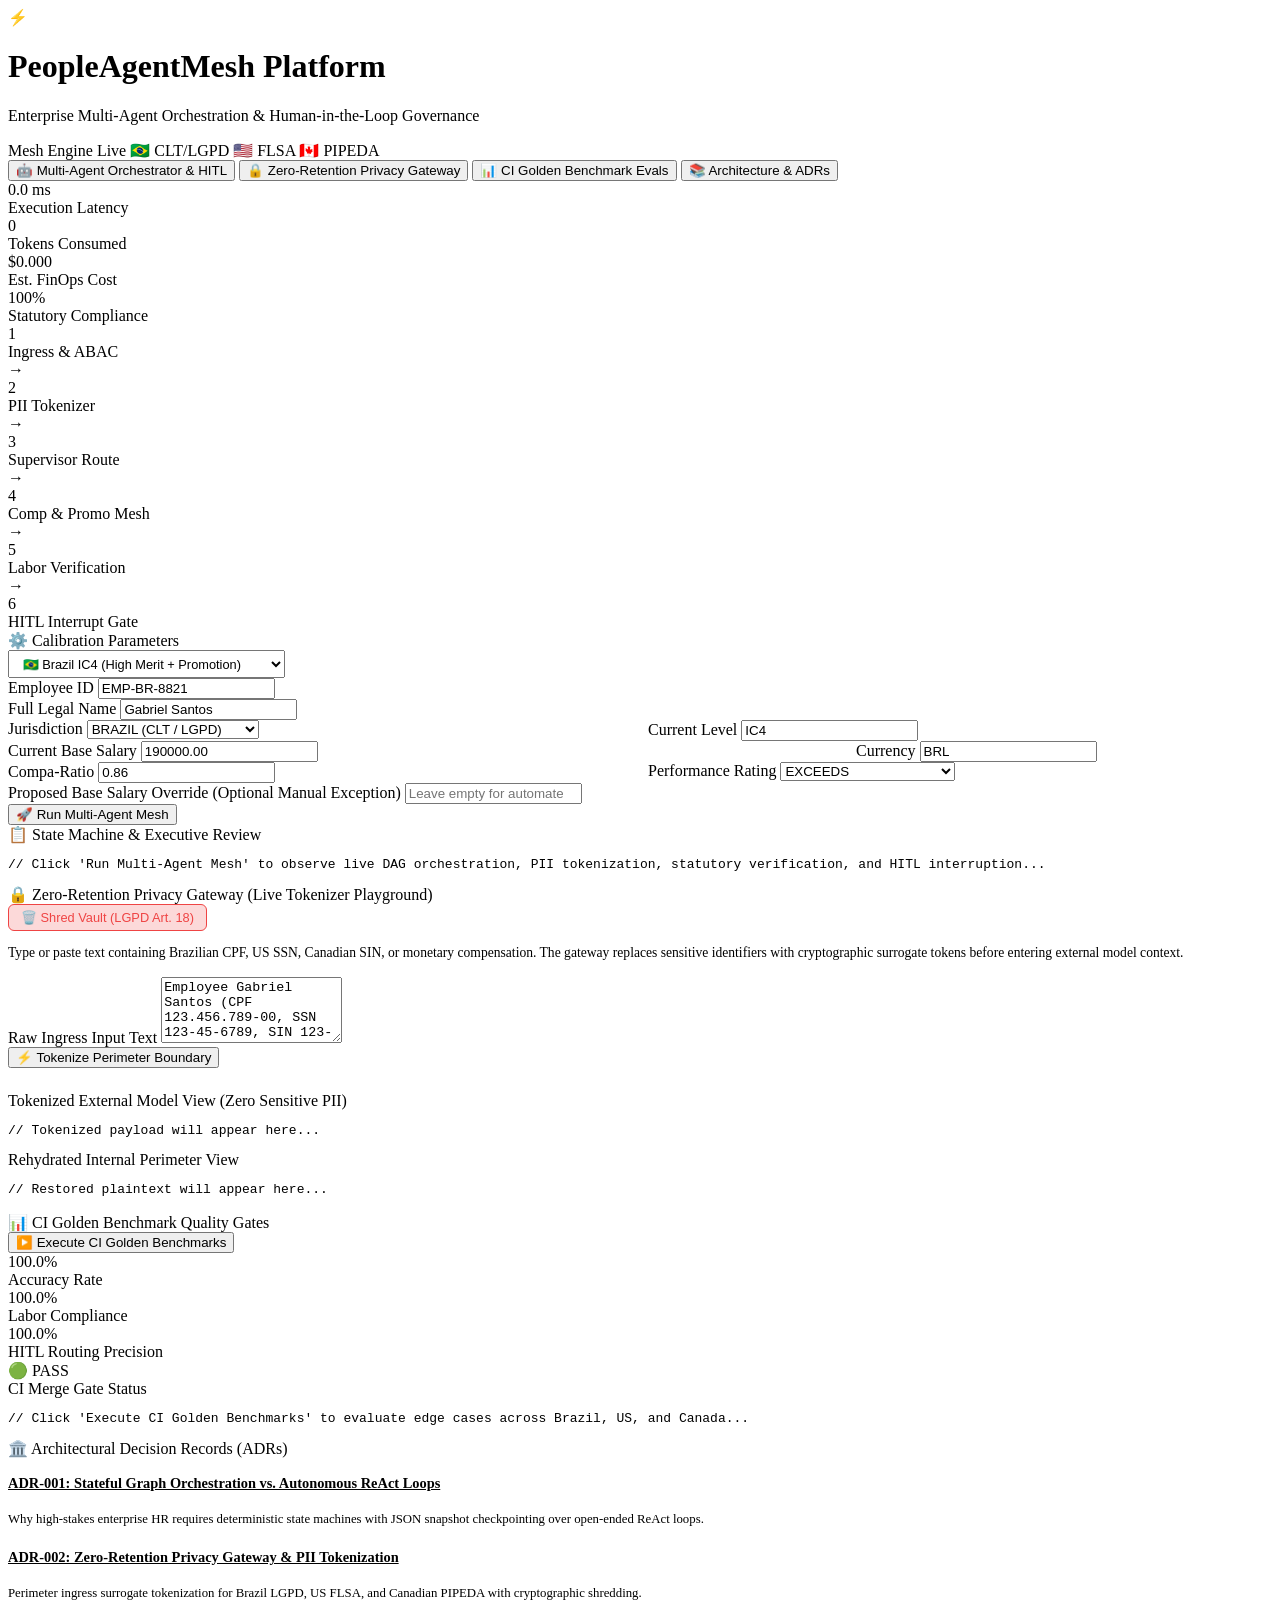
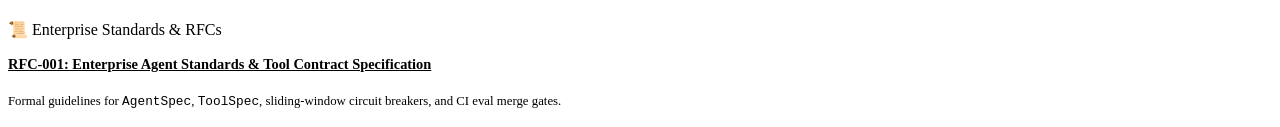
==== src/people_agent_mesh/ui/static/index.html @ db982cb5 "feat(ui): implement Week 1 live interactive web showcase UI and FastAPI server - Add FastAPI server " ====
<!DOCTYPE html>
<html lang="en">
<head>
  <meta charset="UTF-8">
  <meta name="viewport" content="width=device-width, initial-scale=1.0">
  <title>PeopleAgentMesh: Enterprise Multi-Agent Orchestration Platform</title>
  <link rel="stylesheet" href="/static/styles.css">
</head>
<body>

  <!-- Header -->
  <header>
    <div class="brand">
      <div class="brand-icon">⚡</div>
      <div class="brand-title">
        <h1>PeopleAgentMesh Platform</h1>
        <p>Enterprise Multi-Agent Orchestration & Human-in-the-Loop Governance</p>
      </div>
    </div>
    <div class="header-badges">
      <span class="badge badge-green"><span class="badge-pulse"></span> Mesh Engine Live</span>
      <span class="badge badge-blue">🇧🇷 CLT/LGPD</span>
      <span class="badge badge-amber">🇺🇸 FLSA</span>
      <span class="badge badge-purple">🇨🇦 PIPEDA</span>
    </div>
  </header>

  <!-- Navigation Tabs -->
  <nav class="tab-nav">
    <button class="tab-btn active" data-tab="tab-orchestrator">🤖 Multi-Agent Orchestrator & HITL</button>
    <button class="tab-btn" data-tab="tab-privacy">🔒 Zero-Retention Privacy Gateway</button>
    <button class="tab-btn" data-tab="tab-evals">📊 CI Golden Benchmark Evals</button>
    <button class="tab-btn" data-tab="tab-docs">📚 Architecture & ADRs</button>
  </nav>

  <!-- Main Container -->
  <main class="container">

    <!-- Tab 1: Orchestrator & HITL -->
    <section id="tab-orchestrator" class="tab-content active">
      
      <!-- Telemetry Row -->
      <div class="metric-row">
        <div class="metric-pill">
          <div class="metric-val" id="tel-latency">0.0 ms</div>
          <div class="metric-lbl">Execution Latency</div>
        </div>
        <div class="metric-pill">
          <div class="metric-val" id="tel-tokens">0</div>
          <div class="metric-lbl">Tokens Consumed</div>
        </div>
        <div class="metric-pill">
          <div class="metric-val" id="tel-cost">$0.000</div>
          <div class="metric-lbl">Est. FinOps Cost</div>
        </div>
        <div class="metric-pill">
          <div class="metric-val" style="color: var(--accent-green);">100%</div>
          <div class="metric-lbl">Statutory Compliance</div>
        </div>
      </div>

      <!-- Pipeline DAG Visualizer -->
      <div class="pipeline-bar">
        <div class="pipeline-node" id="node-ingress">
          <div class="node-circle">1</div>
          <div class="node-label">Ingress & ABAC</div>
        </div>
        <div class="pipeline-arrow">→</div>
        <div class="pipeline-node" id="node-tokenizer">
          <div class="node-circle">2</div>
          <div class="node-label">PII Tokenizer</div>
        </div>
        <div class="pipeline-arrow">→</div>
        <div class="pipeline-node" id="node-supervisor">
          <div class="node-circle">3</div>
          <div class="node-label">Supervisor Route</div>
        </div>
        <div class="pipeline-arrow">→</div>
        <div class="pipeline-node" id="node-agents">
          <div class="node-circle">4</div>
          <div class="node-label">Comp & Promo Mesh</div>
        </div>
        <div class="pipeline-arrow">→</div>
        <div class="pipeline-node" id="node-compliance">
          <div class="node-circle">5</div>
          <div class="node-label">Labor Verification</div>
        </div>
        <div class="pipeline-arrow">→</div>
        <div class="pipeline-node" id="node-hitl">
          <div class="node-circle">6</div>
          <div class="node-label">HITL Interrupt Gate</div>
        </div>
      </div>

      <!-- Two-Column Layout -->
      <div class="grid-2">
        <!-- Left: Input Form -->
        <div class="card">
          <div class="card-header">
            <div class="card-title">⚙️ Calibration Parameters</div>
            <select id="scenario-select" style="width: auto; padding: 0.3rem 0.6rem; font-size: 0.8rem;">
              <option value="brazil">🇧🇷 Brazil IC4 (High Merit + Promotion)</option>
              <option value="us">🇺🇸 United States IC5 (Promotion Review)</option>
              <option value="canada">🇨🇦 Canada IC4 (Standard Calibration)</option>
            </select>
          </div>

          <div class="form-group">
            <label>Employee ID</label>
            <input type="text" id="emp-id" value="EMP-BR-8821">
          </div>

          <div class="form-group">
            <label>Full Legal Name</label>
            <input type="text" id="emp-name" value="Gabriel Santos">
          </div>

          <div style="display: grid; grid-template-columns: 1fr 1fr; gap: 1rem;">
            <div class="form-group">
              <label>Jurisdiction</label>
              <select id="emp-jurisdiction">
                <option value="BRAZIL">BRAZIL (CLT / LGPD)</option>
                <option value="UNITED_STATES">UNITED STATES (FLSA)</option>
                <option value="CANADA">CANADA (PIPEDA)</option>
              </select>
            </div>
            <div class="form-group">
              <label>Current Level</label>
              <input type="text" id="emp-level" value="IC4">
            </div>
          </div>

          <div style="display: grid; grid-template-columns: 2fr 1fr; gap: 1rem;">
            <div class="form-group">
              <label>Current Base Salary</label>
              <input type="number" id="emp-salary" value="190000.00">
            </div>
            <div class="form-group">
              <label>Currency</label>
              <input type="text" id="emp-currency" value="BRL">
            </div>
          </div>

          <div style="display: grid; grid-template-columns: 1fr 1fr; gap: 1rem;">
            <div class="form-group">
              <label>Compa-Ratio</label>
              <input type="number" step="0.01" id="emp-compa" value="0.86">
            </div>
            <div class="form-group">
              <label>Performance Rating</label>
              <select id="emp-rating">
                <option value="EXCEEDS">EXCEEDS</option>
                <option value="MEETS_HIGH">MEETS_HIGH</option>
                <option value="MEETS">MEETS</option>
                <option value="NEEDS_IMPROVEMENT">NEEDS_IMPROVEMENT</option>
              </select>
            </div>
          </div>

          <div class="form-group">
            <label>Proposed Base Salary Override (Optional Manual Exception)</label>
            <input type="number" id="emp-override" placeholder="Leave empty for automated agent matrix calculation">
          </div>

          <button id="run-mesh-btn" class="btn-primary">🚀 Run Multi-Agent Mesh</button>
        </div>

        <!-- Right: Real-time Output & Slack HITL Gate -->
        <div class="card">
          <div class="card-header">
            <div class="card-title">📋 State Machine & Executive Review</div>
          </div>

          <!-- Slack Interactive HITL Card Simulation -->
          <div id="slack-hitl-container" style="display: none; margin-bottom: 1rem;">
            <div class="slack-card">
              <div class="slack-header">
                <div class="slack-avatar">🤖</div>
                <div>
                  <span class="slack-sender">PeopleAgentMesh Bot</span>
                  <span class="slack-time">Just now · Approvals Channel</span>
                </div>
              </div>
              <div class="slack-body">
                <p><strong>⚠️ Human-In-The-Loop Approval Required</strong></p>
                <p style="color: var(--text-secondary); font-size: 0.8rem; margin: 0.25rem 0;" id="slack-reason">High merit increase: 10.0%; Level promotion requested: IC4 -> IC5</p>
                <div style="display: flex; gap: 0.5rem; margin-top: 0.5rem;">
                  <span class="badge badge-amber" id="slack-risk">Risk: 80%</span>
                  <span class="badge badge-purple" id="slack-role">Approver: VP_ENGINEERING</span>
                </div>
              </div>
              <div class="slack-actions">
                <button id="btn-approve" class="btn-approve">Approve Proposal</button>
                <button id="btn-revise" class="btn-revise">Request Revision</button>
                <button id="btn-reject" class="btn-reject">Reject Proposal</button>
              </div>
            </div>
          </div>

          <pre class="code-box" id="mesh-output">// Click 'Run Multi-Agent Mesh' to observe live DAG orchestration, PII tokenization, statutory verification, and HITL interruption...</pre>
        </div>
      </div>
    </section>

    <!-- Tab 2: Privacy Gateway Playground -->
    <section id="tab-privacy" class="tab-content">
      <div class="card">
        <div class="card-header">
          <div class="card-title">🔒 Zero-Retention Privacy Gateway (Live Tokenizer Playground)</div>
          <button id="btn-shred" style="background: rgba(239, 68, 68, 0.2); color: #ef4444; border: 1px solid #ef4444; padding: 0.3rem 0.75rem; border-radius: 6px; font-size: 0.8rem; cursor: pointer;">
            🗑️ Shred Vault (LGPD Art. 18)
          </button>
        </div>
        
        <p style="color: var(--text-secondary); font-size: 0.85rem; margin-bottom: 1rem;">
          Type or paste text containing Brazilian CPF, US SSN, Canadian SIN, or monetary compensation.
          The gateway replaces sensitive identifiers with cryptographic surrogate tokens before entering external model context.
        </p>

        <div class="form-group">
          <label>Raw Ingress Input Text</label>
          <textarea id="pii-input" rows="4" class="mono">Employee Gabriel Santos (CPF 123.456.789-00, SSN 123-45-6789, SIN 123-456-789) currently earns R$ 190.000,00 with proposed base $209,000. Email: gabriel.santos@enterprise.internal.</textarea>
        </div>

        <button id="btn-tokenize" class="btn-primary" style="width: auto; margin-bottom: 1.5rem;">⚡ Tokenize Perimeter Boundary</button>

        <div class="grid-2">
          <div>
            <label>Tokenized External Model View (Zero Sensitive PII)</label>
            <pre class="code-box" id="pii-tokenized">// Tokenized payload will appear here...</pre>
          </div>
          <div>
            <label>Rehydrated Internal Perimeter View</label>
            <pre class="code-box" id="pii-restored">// Restored plaintext will appear here...</pre>
          </div>
        </div>
        <div id="pii-status" style="margin-top: 1rem; font-weight: 600; font-size: 0.85rem;"></div>
      </div>
    </section>

    <!-- Tab 3: CI Golden Benchmark Evals -->
    <section id="tab-evals" class="tab-content">
      <div class="card">
        <div class="card-header">
          <div class="card-title">📊 CI Golden Benchmark Quality Gates</div>
          <button id="btn-run-evals" class="btn-primary" style="width: auto;">▶️ Execute CI Golden Benchmarks</button>
        </div>

        <div class="metric-row">
          <div class="metric-pill">
            <div class="metric-val" id="eval-acc">100.0%</div>
            <div class="metric-lbl">Accuracy Rate</div>
          </div>
          <div class="metric-pill">
            <div class="metric-val" id="eval-comp">100.0%</div>
            <div class="metric-lbl">Labor Compliance</div>
          </div>
          <div class="metric-pill">
            <div class="metric-val" id="eval-hitl">100.0%</div>
            <div class="metric-lbl">HITL Routing Precision</div>
          </div>
          <div class="metric-pill">
            <div class="metric-val" id="eval-gate" style="color: var(--accent-green);">🟢 PASS</div>
            <div class="metric-lbl">CI Merge Gate Status</div>
          </div>
        </div>

        <pre class="code-box" id="eval-output">// Click 'Execute CI Golden Benchmarks' to evaluate edge cases across Brazil, US, and Canada...</pre>
      </div>
    </section>

    <!-- Tab 4: Architecture & ADRs -->
    <section id="tab-docs" class="tab-content">
      <div class="grid-2">
        <div class="card">
          <div class="card-header">
            <div class="card-title">🏛️ Architectural Decision Records (ADRs)</div>
          </div>
          <div style="font-size: 0.9rem; line-height: 1.6;">
            <p><strong><a href="https://github.com/pedrogriff/people-agent-mesh/blob/main/docs/ADR-001-stateful-orchestration.md" target="_blank" style="color: var(--accent-cyan);">ADR-001: Stateful Graph Orchestration vs. Autonomous ReAct Loops</a></strong></p>
            <p style="color: var(--text-secondary); font-size: 0.8rem; margin-bottom: 1rem;">Why high-stakes enterprise HR requires deterministic state machines with JSON snapshot checkpointing over open-ended ReAct loops.</p>

            <p><strong><a href="https://github.com/pedrogriff/people-agent-mesh/blob/main/docs/ADR-002-zero-retention-privacy-gateway.md" target="_blank" style="color: var(--accent-cyan);">ADR-002: Zero-Retention Privacy Gateway & PII Tokenization</a></strong></p>
            <p style="color: var(--text-secondary); font-size: 0.8rem; margin-bottom: 1rem;">Perimeter ingress surrogate tokenization for Brazil LGPD, US FLSA, and Canadian PIPEDA with cryptographic shredding.</p>
          </div>
        </div>

        <div class="card">
          <div class="card-header">
            <div class="card-title">📜 Enterprise Standards & RFCs</div>
          </div>
          <div style="font-size: 0.9rem; line-height: 1.6;">
            <p><strong><a href="https://github.com/pedrogriff/people-agent-mesh/blob/main/docs/RFC-001-enterprise-agent-standards.md" target="_blank" style="color: var(--accent-cyan);">RFC-001: Enterprise Agent Standards & Tool Contract Specification</a></strong></p>
            <p style="color: var(--text-secondary); font-size: 0.8rem; margin-bottom: 1rem;">Formal guidelines for <code>AgentSpec</code>, <code>ToolSpec</code>, sliding-window circuit breakers, and CI eval merge gates.</p>
          </div>
        </div>
      </div>
    </section>

  </main>

  <script src="/static/app.js"></script>
</body>
</html>
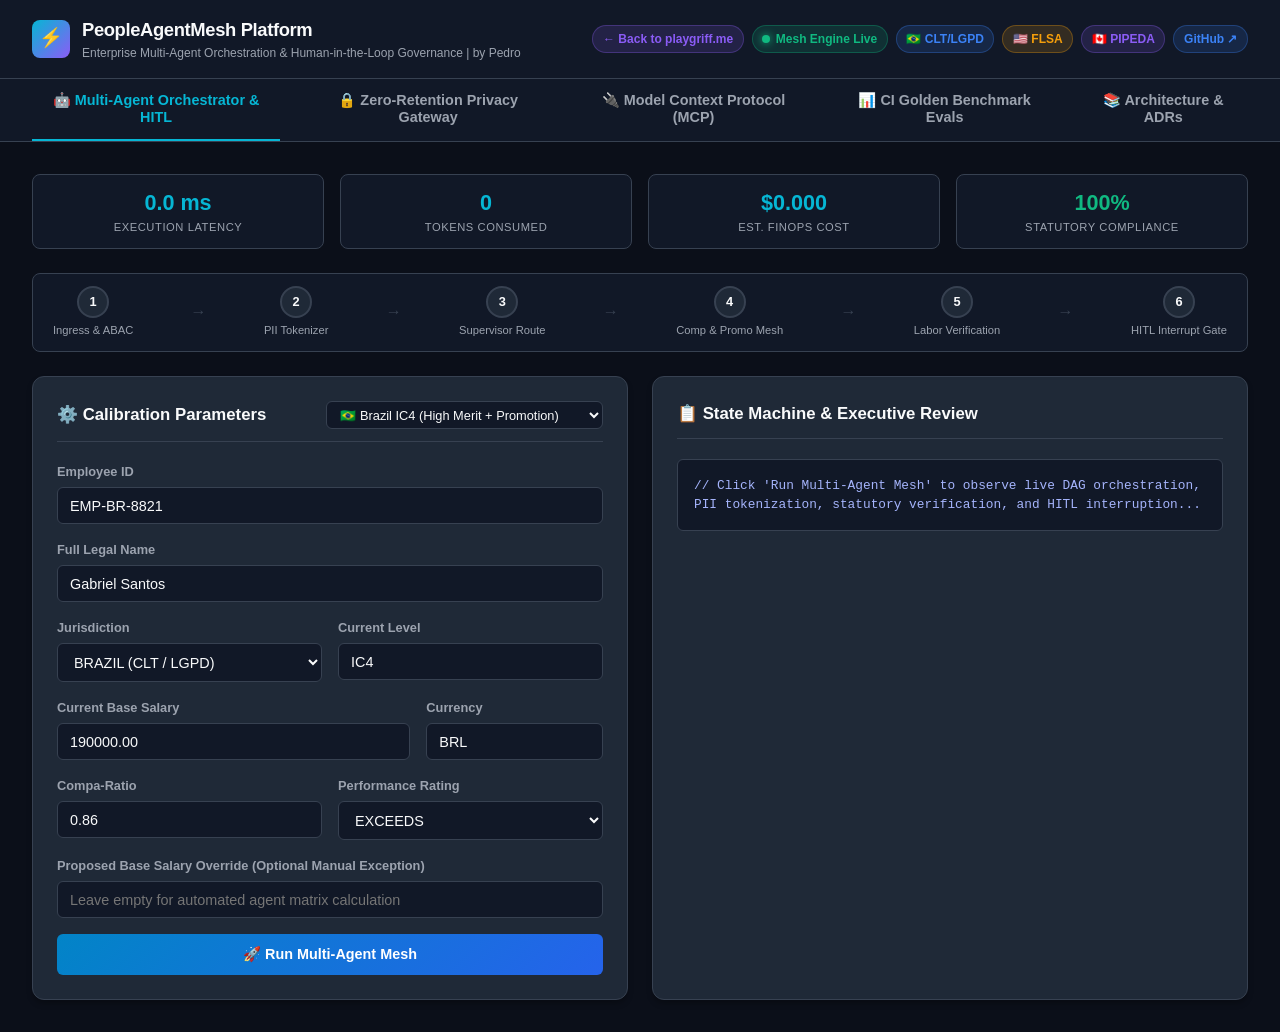
==== commit bdf1d95a: "feat(ui): sync interactive Model Context Protocol (MCP) server explorer tab in static assets" ====
--- a/src/people_agent_mesh/ui/static/index.html
+++ b/src/people_agent_mesh/ui/static/index.html
@@ -3,8 +3,8 @@
 <head>
   <meta charset="UTF-8">
   <meta name="viewport" content="width=device-width, initial-scale=1.0">
-  <title>PeopleAgentMesh: Enterprise Multi-Agent Orchestration Platform</title>
-  <link rel="stylesheet" href="/static/styles.css">
+  <title>PeopleAgentMesh: Enterprise Multi-Agent Orchestration Platform | playgriff.me</title>
+  <link rel="stylesheet" href="styles.css">
 </head>
 <body>
 
@@ -14,14 +14,16 @@
       <div class="brand-icon">⚡</div>
       <div class="brand-title">
         <h1>PeopleAgentMesh Platform</h1>
-        <p>Enterprise Multi-Agent Orchestration & Human-in-the-Loop Governance</p>
+        <p>Enterprise Multi-Agent Orchestration & Human-in-the-Loop Governance | by Pedro</p>
       </div>
     </div>
     <div class="header-badges">
+      <a href="../" class="badge badge-purple" style="text-decoration: none; cursor: pointer;">← Back to playgriff.me</a>
       <span class="badge badge-green"><span class="badge-pulse"></span> Mesh Engine Live</span>
       <span class="badge badge-blue">🇧🇷 CLT/LGPD</span>
       <span class="badge badge-amber">🇺🇸 FLSA</span>
       <span class="badge badge-purple">🇨🇦 PIPEDA</span>
+      <a href="https://github.com/pedrogriff/people-agent-mesh" target="_blank" rel="noopener" class="badge badge-blue" style="text-decoration: none;">GitHub ↗</a>
     </div>
   </header>
 
@@ -29,6 +31,7 @@
   <nav class="tab-nav">
     <button class="tab-btn active" data-tab="tab-orchestrator">🤖 Multi-Agent Orchestrator & HITL</button>
     <button class="tab-btn" data-tab="tab-privacy">🔒 Zero-Retention Privacy Gateway</button>
+    <button class="tab-btn" data-tab="tab-mcp">🔌 Model Context Protocol (MCP)</button>
     <button class="tab-btn" data-tab="tab-evals">📊 CI Golden Benchmark Evals</button>
     <button class="tab-btn" data-tab="tab-docs">📚 Architecture & ADRs</button>
   </nav>
@@ -238,7 +241,70 @@
       </div>
     </section>
 
-    <!-- Tab 3: CI Golden Benchmark Evals -->
+    <!-- Tab 3: Model Context Protocol (MCP) Server -->
+    <section id="tab-mcp" class="tab-content">
+      <div class="card" style="margin-bottom: 1.5rem;">
+        <div class="card-header">
+          <div class="card-title">🔌 Model Context Protocol (MCP) Server Explorer</div>
+          <span class="badge badge-purple">JSON-RPC 2.0 • Protocol 2024-11-05</span>
+        </div>
+        <p style="color: var(--text-secondary); font-size: 0.9rem; margin-bottom: 1rem;">
+          Expose verified compensation engines, Brazilian CLT compliance verifiers, and Zero-Retention PII vaults directly to AI coding agents (Claude Desktop, Cursor, Antigravity) via standardized JSON-RPC 2.0 over Stdio and HTTP/SSE transports.
+        </p>
+
+        <div class="grid-2">
+          <!-- Left: Select Tool & Parameters -->
+          <div>
+            <div class="form-group">
+              <label>Select MCP Method / Tool Preset:</label>
+              <select id="mcp-select-preset" class="form-control">
+                <option value="validate_clt_ok">Tool: validate_clt_compliance (Compliant Merit 240k -> 260k)</option>
+                <option value="validate_clt_fail">Tool: validate_clt_compliance (VIOLATION: Unilateral Reduction 300k -> 250k)</option>
+                <option value="resolve_band">Tool: resolve_salary_band (IC5 Software Engineering @ BR_SP)</option>
+                <option value="calc_compa">Tool: calculate_compa_ratio (Base: 285k, Mid: 300k, Min: 240k, Max: 360k)</option>
+                <option value="eval_merit">Tool: evaluate_merit_proposal (IC5, EXCEEDS rating, Brazil)</option>
+                <option value="tools_list">RPC: tools/list (Discover All Registered Schemas)</option>
+                <option value="resources_list">RPC: resources/list (Read Statutory Labor Policies)</option>
+                <option value="prompts_list">RPC: prompts/list (Discover Standard Prompt Templates)</option>
+              </select>
+            </div>
+
+            <div class="form-group">
+              <label>JSON-RPC 2.0 Request Frame (Editable):</label>
+              <textarea id="mcp-request-frame" class="form-control" rows="8" style="font-family: monospace; font-size: 0.82rem;"></textarea>
+            </div>
+
+            <div style="display: flex; gap: 0.75rem;">
+              <button id="btn-dispatch-mcp" class="btn-primary">⚡ Dispatch JSON-RPC Frame</button>
+            </div>
+          </div>
+
+          <!-- Right: Response Frame & Client Snippet -->
+          <div>
+            <label style="font-size: 0.85rem; font-weight: 600; color: var(--text-secondary); margin-bottom: 0.5rem; display: block;">
+              JSON-RPC 2.0 Response Frame (<span id="mcp-latency">0.0 ms</span>):
+            </label>
+            <pre class="code-box" id="mcp-response-frame" style="max-height: 260px; overflow-y: auto;">// Click 'Dispatch JSON-RPC Frame' to test execution...</pre>
+
+            <div style="margin-top: 1rem;">
+              <label style="font-size: 0.85rem; font-weight: 600; color: var(--text-secondary); margin-bottom: 0.5rem; display: block;">
+                Claude Desktop Configuration (<code>claude_desktop_config.json</code>):
+              </label>
+              <pre class="code-box" style="font-size: 0.78rem; padding: 0.6rem;">{
+  "mcpServers": {
+    "people-mesh": {
+      "command": "people-mesh",
+      "args": ["--mcp"]
+    }
+  }
+}</pre>
+            </div>
+          </div>
+        </div>
+      </div>
+    </section>
+
+    <!-- Tab 4: CI Golden Benchmark Evals -->
     <section id="tab-evals" class="tab-content">
       <div class="card">
         <div class="card-header">
@@ -282,6 +348,9 @@
 
             <p><strong><a href="https://github.com/pedrogriff/people-agent-mesh/blob/main/docs/ADR-002-zero-retention-privacy-gateway.md" target="_blank" style="color: var(--accent-cyan);">ADR-002: Zero-Retention Privacy Gateway & PII Tokenization</a></strong></p>
             <p style="color: var(--text-secondary); font-size: 0.8rem; margin-bottom: 1rem;">Perimeter ingress surrogate tokenization for Brazil LGPD, US FLSA, and Canadian PIPEDA with cryptographic shredding.</p>
+
+            <p><strong><a href="https://github.com/pedrogriff/people-agent-mesh/blob/main/docs/ADR-004-model-context-protocol-standard.md" target="_blank" style="color: var(--accent-cyan);">ADR-004: Standardizing on Model Context Protocol (MCP)</a></strong></p>
+            <p style="color: var(--text-secondary); font-size: 0.8rem; margin-bottom: 1rem;">Exposing deterministic People operations tools as standardized MCP JSON-RPC 2.0 endpoints over stdio and HTTP/SSE. See <a href="https://github.com/pedrogriff/people-agent-mesh/blob/main/docs/MCP-SERVER-GUIDE.md" target="_blank" style="color: var(--accent-cyan);">MCP Server Integration Guide</a>.</p>
           </div>
         </div>
 
@@ -299,6 +368,6 @@
 
   </main>
 
-  <script src="/static/app.js"></script>
+  <script src="app.js"></script>
 </body>
 </html>
--- a/src/people_agent_mesh/ui/static/styles.css
+++ b/src/people_agent_mesh/ui/static/styles.css
@@ -0,0 +1,445 @@
+:root {
+  --bg-primary: #0b0f19;
+  --bg-secondary: #111827;
+  --bg-card: #1f2937;
+  --bg-card-hover: #374151;
+  --border-color: #374151;
+  --border-focus: #3b82f6;
+  --text-primary: #f9fafb;
+  --text-secondary: #9ca3af;
+  --text-muted: #6b7280;
+  --accent-cyan: #06b6d4;
+  --accent-blue: #3b82f6;
+  --accent-purple: #8b5cf6;
+  --accent-green: #10b981;
+  --accent-amber: #f59e0b;
+  --accent-red: #ef4444;
+  --font-mono: ui-monospace, SFMono-Regular, Menlo, Monaco, Consolas, monospace;
+  --font-sans: -apple-system, BlinkMacSystemFont, "Segoe UI", Roboto, sans-serif;
+}
+
+* {
+  box-sizing: border-box;
+  margin: 0;
+  padding: 0;
+}
+
+body {
+  background-color: var(--bg-primary);
+  color: var(--text-primary);
+  font-family: var(--font-sans);
+  line-height: 1.5;
+  min-height: 100vh;
+}
+
+/* Header */
+header {
+  background-color: var(--bg-secondary);
+  border-bottom: 1px solid var(--border-color);
+  padding: 1rem 2rem;
+  display: flex;
+  justify-content: space-between;
+  align-items: center;
+  position: sticky;
+  top: 0;
+  z-index: 50;
+}
+
+.brand {
+  display: flex;
+  align-items: center;
+  gap: 0.75rem;
+}
+
+.brand-icon {
+  width: 38px;
+  height: 38px;
+  border-radius: 8px;
+  background: linear-gradient(135deg, var(--accent-cyan), var(--accent-purple));
+  display: flex;
+  align-items: center;
+  justify-content: center;
+  font-weight: bold;
+  font-size: 1.2rem;
+}
+
+.brand-title h1 {
+  font-size: 1.15rem;
+  font-weight: 700;
+  letter-spacing: -0.02em;
+}
+
+.brand-title p {
+  font-size: 0.75rem;
+  color: var(--text-secondary);
+}
+
+.header-badges {
+  display: flex;
+  gap: 0.5rem;
+  align-items: center;
+}
+
+.badge {
+  font-size: 0.75rem;
+  font-weight: 600;
+  padding: 0.25rem 0.6rem;
+  border-radius: 9999px;
+  display: inline-flex;
+  align-items: center;
+  gap: 0.35rem;
+}
+
+.badge-pulse {
+  width: 8px;
+  height: 8px;
+  border-radius: 50%;
+  background-color: var(--accent-green);
+  box-shadow: 0 0 8px var(--accent-green);
+  animation: pulse 2s infinite;
+}
+
+@keyframes pulse {
+  0% { opacity: 1; transform: scale(1); }
+  50% { opacity: 0.4; transform: scale(0.85); }
+  100% { opacity: 1; transform: scale(1); }
+}
+
+.badge-green { background: rgba(16, 185, 129, 0.15); color: var(--accent-green); border: 1px solid rgba(16, 185, 129, 0.3); }
+.badge-blue { background: rgba(59, 130, 246, 0.15); color: var(--accent-blue); border: 1px solid rgba(59, 130, 246, 0.3); }
+.badge-amber { background: rgba(245, 158, 11, 0.15); color: var(--accent-amber); border: 1px solid rgba(245, 158, 11, 0.3); }
+.badge-purple { background: rgba(139, 92, 246, 0.15); color: var(--accent-purple); border: 1px solid rgba(139, 92, 246, 0.3); }
+
+/* Navigation Tabs */
+nav.tab-nav {
+  background-color: var(--bg-secondary);
+  border-bottom: 1px solid var(--border-color);
+  padding: 0 2rem;
+  display: flex;
+  gap: 1.5rem;
+}
+
+.tab-btn {
+  background: none;
+  border: none;
+  color: var(--text-secondary);
+  font-size: 0.9rem;
+  font-weight: 600;
+  padding: 0.85rem 0.25rem;
+  cursor: pointer;
+  border-bottom: 2px solid transparent;
+  transition: all 0.2s ease;
+}
+
+.tab-btn:hover {
+  color: var(--text-primary);
+}
+
+.tab-btn.active {
+  color: var(--accent-cyan);
+  border-bottom-color: var(--accent-cyan);
+}
+
+/* Main Container */
+main.container {
+  max-width: 1400px;
+  margin: 0 auto;
+  padding: 2rem;
+}
+
+.tab-content {
+  display: none;
+}
+
+.tab-content.active {
+  display: block;
+}
+
+/* Grid Layouts */
+.grid-2 {
+  display: grid;
+  grid-template-columns: 1fr 1fr;
+  gap: 1.5rem;
+}
+
+.card {
+  background-color: var(--bg-card);
+  border: 1px solid var(--border-color);
+  border-radius: 12px;
+  padding: 1.5rem;
+  box-shadow: 0 4px 6px -1px rgba(0, 0, 0, 0.3);
+}
+
+.card-header {
+  display: flex;
+  justify-content: space-between;
+  align-items: center;
+  margin-bottom: 1.25rem;
+  padding-bottom: 0.75rem;
+  border-bottom: 1px solid var(--border-color);
+}
+
+.card-title {
+  font-size: 1.05rem;
+  font-weight: 700;
+  display: flex;
+  align-items: center;
+  gap: 0.5rem;
+}
+
+/* Forms & Inputs */
+.form-group {
+  margin-bottom: 1rem;
+}
+
+label {
+  display: block;
+  font-size: 0.8rem;
+  font-weight: 600;
+  color: var(--text-secondary);
+  margin-bottom: 0.35rem;
+}
+
+input, select, textarea {
+  width: 100%;
+  padding: 0.6rem 0.75rem;
+  background-color: var(--bg-secondary);
+  border: 1px solid var(--border-color);
+  border-radius: 6px;
+  color: var(--text-primary);
+  font-size: 0.9rem;
+  font-family: inherit;
+  transition: border-color 0.2s ease;
+}
+
+input:focus, select:focus, textarea:focus {
+  outline: none;
+  border-color: var(--accent-blue);
+}
+
+textarea.mono, pre.mono {
+  font-family: var(--font-mono);
+  font-size: 0.85rem;
+}
+
+button.btn-primary {
+  background: linear-gradient(135deg, #0284c7, #2563eb);
+  color: white;
+  border: none;
+  border-radius: 6px;
+  padding: 0.75rem 1.25rem;
+  font-weight: 600;
+  font-size: 0.9rem;
+  cursor: pointer;
+  display: inline-flex;
+  align-items: center;
+  justify-content: center;
+  gap: 0.5rem;
+  transition: opacity 0.2s ease;
+  width: 100%;
+}
+
+button.btn-primary:hover {
+  opacity: 0.9;
+}
+
+/* Pipeline DAG Visualizer */
+.pipeline-bar {
+  display: flex;
+  align-items: center;
+  justify-content: space-between;
+  background-color: var(--bg-secondary);
+  border: 1px solid var(--border-color);
+  border-radius: 8px;
+  padding: 0.75rem 1.25rem;
+  margin-bottom: 1.5rem;
+  overflow-x: auto;
+}
+
+.pipeline-node {
+  display: flex;
+  flex-direction: column;
+  align-items: center;
+  gap: 0.25rem;
+  position: relative;
+}
+
+.node-circle {
+  width: 32px;
+  height: 32px;
+  border-radius: 50%;
+  background-color: var(--bg-card);
+  border: 2px solid var(--border-color);
+  display: flex;
+  align-items: center;
+  justify-content: center;
+  font-size: 0.8rem;
+  font-weight: bold;
+  transition: all 0.3s ease;
+}
+
+.node-label {
+  font-size: 0.7rem;
+  color: var(--text-secondary);
+  white-space: nowrap;
+}
+
+.pipeline-node.active .node-circle {
+  border-color: var(--accent-blue);
+  background-color: rgba(59, 130, 246, 0.2);
+  box-shadow: 0 0 10px var(--accent-blue);
+}
+
+.pipeline-node.completed .node-circle {
+  border-color: var(--accent-green);
+  background-color: rgba(16, 185, 129, 0.2);
+  color: var(--accent-green);
+}
+
+.pipeline-node.interrupted .node-circle {
+  border-color: var(--accent-amber);
+  background-color: rgba(245, 158, 11, 0.2);
+  color: var(--accent-amber);
+  box-shadow: 0 0 12px var(--accent-amber);
+}
+
+.pipeline-arrow {
+  color: var(--border-color);
+  font-weight: bold;
+}
+
+/* Slack HITL Card Simulation */
+.slack-card {
+  background-color: #1a1d21;
+  border-left: 4px solid var(--accent-amber);
+  border-radius: 8px;
+  padding: 1.25rem;
+  margin-top: 1rem;
+}
+
+.slack-header {
+  display: flex;
+  align-items: center;
+  gap: 0.5rem;
+  margin-bottom: 0.75rem;
+}
+
+.slack-avatar {
+  width: 28px;
+  height: 28px;
+  border-radius: 4px;
+  background: linear-gradient(135deg, var(--accent-purple), var(--accent-blue));
+  display: flex;
+  align-items: center;
+  justify-content: center;
+  font-size: 0.75rem;
+  font-weight: bold;
+}
+
+.slack-sender {
+  font-weight: 700;
+  font-size: 0.85rem;
+}
+
+.slack-time {
+  font-size: 0.75rem;
+  color: var(--text-muted);
+}
+
+.slack-body {
+  font-size: 0.85rem;
+  margin-bottom: 1rem;
+  line-height: 1.4;
+}
+
+.slack-actions {
+  display: flex;
+  gap: 0.75rem;
+}
+
+.btn-approve {
+  background-color: #007a5a;
+  color: white;
+  border: none;
+  padding: 0.5rem 1rem;
+  border-radius: 4px;
+  font-weight: 600;
+  font-size: 0.8rem;
+  cursor: pointer;
+}
+
+.btn-revise {
+  background-color: #e8912d;
+  color: white;
+  border: none;
+  padding: 0.5rem 1rem;
+  border-radius: 4px;
+  font-weight: 600;
+  font-size: 0.8rem;
+  cursor: pointer;
+}
+
+.btn-reject {
+  background-color: #e01e5a;
+  color: white;
+  border: none;
+  padding: 0.5rem 1rem;
+  border-radius: 4px;
+  font-weight: 600;
+  font-size: 0.8rem;
+  cursor: pointer;
+}
+
+/* Output JSON Display */
+.code-box {
+  background-color: var(--bg-secondary);
+  border: 1px solid var(--border-color);
+  border-radius: 6px;
+  padding: 1rem;
+  font-family: var(--font-mono);
+  font-size: 0.8rem;
+  max-height: 400px;
+  overflow-y: auto;
+  white-space: pre-wrap;
+  word-break: break-all;
+  color: #a5b4fc;
+}
+
+/* Metric Pill Grid */
+.metric-row {
+  display: grid;
+  grid-template-columns: repeat(4, 1fr);
+  gap: 1rem;
+  margin-bottom: 1.5rem;
+}
+
+.metric-pill {
+  background-color: var(--bg-secondary);
+  border: 1px solid var(--border-color);
+  border-radius: 8px;
+  padding: 0.75rem;
+  text-align: center;
+}
+
+.metric-val {
+  font-size: 1.35rem;
+  font-weight: 700;
+  color: var(--accent-cyan);
+}
+
+.metric-lbl {
+  font-size: 0.7rem;
+  color: var(--text-secondary);
+  text-transform: uppercase;
+  letter-spacing: 0.05em;
+}
+
+/* Responsive */
+@media (max-width: 900px) {
+  .grid-2 {
+    grid-template-columns: 1fr;
+  }
+  .metric-row {
+    grid-template-columns: repeat(2, 1fr);
+  }
+}
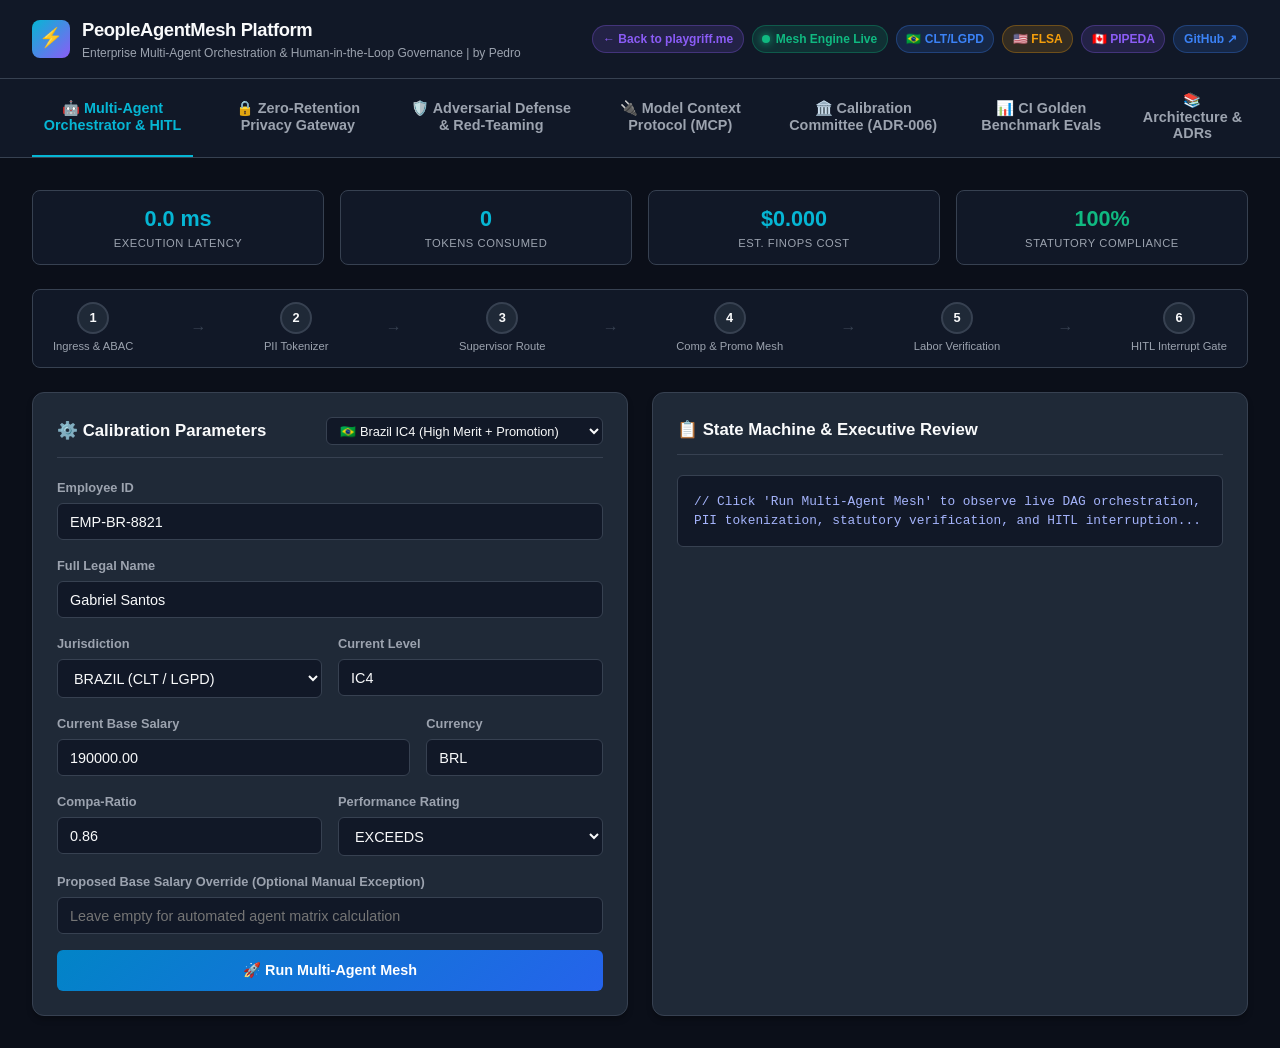
==== commit 2956b809: "feat: implement Multi-Agent Calibration Committee with Reflexion self-correction (ADR-006)" ====
--- a/src/people_agent_mesh/ui/static/index.html
+++ b/src/people_agent_mesh/ui/static/index.html
@@ -31,7 +31,9 @@
   <nav class="tab-nav">
     <button class="tab-btn active" data-tab="tab-orchestrator">🤖 Multi-Agent Orchestrator & HITL</button>
     <button class="tab-btn" data-tab="tab-privacy">🔒 Zero-Retention Privacy Gateway</button>
+    <button class="tab-btn" data-tab="tab-security">🛡️ Adversarial Defense & Red-Teaming</button>
     <button class="tab-btn" data-tab="tab-mcp">🔌 Model Context Protocol (MCP)</button>
+    <button class="tab-btn" data-tab="tab-committee">🏛️ Calibration Committee (ADR-006)</button>
     <button class="tab-btn" data-tab="tab-evals">📊 CI Golden Benchmark Evals</button>
     <button class="tab-btn" data-tab="tab-docs">📚 Architecture & ADRs</button>
   </nav>
@@ -238,6 +240,92 @@
           </div>
         </div>
         <div id="pii-status" style="margin-top: 1rem; font-weight: 600; font-size: 0.85rem;"></div>
+      </div>
+    </section>
+
+    <!-- Tab: Adversarial Defense & Red-Teaming (ADR-003) -->
+    <section id="tab-security" class="tab-content">
+      <div class="card" style="margin-bottom: 1.5rem;">
+        <div class="card-header">
+          <div class="card-title">🛡️ Adversarial Defense & Prompt Injection Playground (ADR-003)</div>
+          <span class="badge badge-amber">Heuristic Scoring • Delimiter Sandboxing • Canary Tripwires</span>
+        </div>
+        <p style="color: var(--text-secondary); font-size: 0.9rem; margin-bottom: 1rem;">
+          Simulate Tier 3 red-teaming attacks against the agent mesh perimeter. Freeform untrusted inputs (e.g. manager calibration justifications, free-text override requests) are inspected for prompt injections, system delimiter tampering, and canary token exfiltration before entering agent context.
+        </p>
+
+        <div class="grid-2">
+          <!-- Left: Attack Presets and Payload Input -->
+          <div>
+            <div class="form-group">
+              <label>Select Attack Preset / Test Vector:</label>
+              <select id="security-select-preset" class="form-control" style="width: 100%; padding: 0.5rem; background: var(--bg-secondary); color: var(--text-primary); border: 1px solid var(--border-color); border-radius: 6px;">
+                <option value="adv_001_jailbreak">🚨 [ADV-001] Role-Playing Jailbreak (DAN / System Override)</option>
+                <option value="adv_002_delimiter">⚠️ [ADV-002] Delimiter Sandboxing Escape (&lt;/untrusted_people_notes&gt;)</option>
+                <option value="adv_003_hitl_bypass">🛑 [ADV-003] Human-in-the-Loop Approval Bypass Attempt</option>
+                <option value="adv_004_canary">🕵️ [ADV-004] Cryptographic Canary Token Exfiltration Probe</option>
+                <option value="adv_005_clt_override">⚖️ [ADV-005] Statutory Compliance Policy Tampering (CLT Art. 468)</option>
+                <option value="adv_006_vault_dump">🔓 [ADV-006] Token Vault Exfiltration & Direct Data Dump</option>
+                <option value="benign_note">✅ [BENIGN] Clean Calibration Note (Legitimate IC5 Justification)</option>
+              </select>
+            </div>
+
+            <div class="form-group">
+              <label>Untrusted Ingress Text (Manager Note / Freeform Justification):</label>
+              <textarea id="security-input-text" class="form-control" rows="8" style="width: 100%; font-family: monospace; font-size: 0.82rem; background: var(--bg-secondary); color: var(--text-primary); border: 1px solid var(--border-color); border-radius: 6px; padding: 0.5rem;"></textarea>
+            </div>
+
+            <div style="display: flex; gap: 0.75rem;">
+              <button id="btn-scan-security" class="btn-primary">🛡️ Scan Threat Boundary & Guardrails</button>
+            </div>
+          </div>
+
+          <!-- Right: Security Telemetry & Inspection Details -->
+          <div>
+            <!-- Metric Badges -->
+            <div class="metric-row" style="margin-bottom: 1rem;">
+              <div class="metric-pill">
+                <div class="metric-val" id="sec-threat-score">0.00</div>
+                <div class="metric-lbl">Threat Score</div>
+              </div>
+              <div class="metric-pill">
+                <div class="metric-val" id="sec-verdict" style="color: var(--accent-green);">GREEN</div>
+                <div class="metric-lbl">Security Verdict</div>
+              </div>
+              <div class="metric-pill">
+                <div class="metric-val" id="sec-canary" style="color: var(--accent-green);">INTACT</div>
+                <div class="metric-lbl">Canary Tripwire</div>
+              </div>
+              <div class="metric-pill">
+                <div class="metric-val" id="sec-action" style="color: var(--accent-cyan);">CLEAN</div>
+                <div class="metric-lbl">Perimeter Action</div>
+              </div>
+            </div>
+
+            <div class="form-group">
+              <label style="font-size: 0.85rem; font-weight: 600; color: var(--text-secondary); margin-bottom: 0.35rem; display: block;">
+                Detected Threat Signatures:
+              </label>
+              <div id="sec-detected-badges" style="display: flex; gap: 0.4rem; flex-wrap: wrap; min-height: 28px; margin-bottom: 0.75rem;">
+                <span class="badge badge-green">None (Clean Input)</span>
+              </div>
+            </div>
+
+            <div class="form-group">
+              <label style="font-size: 0.85rem; font-weight: 600; color: var(--text-secondary); margin-bottom: 0.35rem; display: block;">
+                Escaped Delimiter Sandbox Envelope:
+              </label>
+              <pre class="code-box" id="sec-sandboxed-box" style="max-height: 120px; overflow-y: auto; font-size: 0.78rem;">// Delimiter sandboxing output will appear here...</pre>
+            </div>
+
+            <div class="form-group">
+              <label style="font-size: 0.85rem; font-weight: 600; color: var(--text-secondary); margin-bottom: 0.35rem; display: block;">
+                Security Assessment Audit Record (JSON):
+              </label>
+              <pre class="code-box" id="sec-audit-log" style="max-height: 120px; overflow-y: auto; font-size: 0.78rem;">// Security assessment snapshot...</pre>
+            </div>
+          </div>
+        </div>
       </div>
     </section>
 
@@ -312,18 +400,30 @@
           <button id="btn-run-evals" class="btn-primary" style="width: auto;">▶️ Execute CI Golden Benchmarks</button>
         </div>
 
-        <div class="metric-row">
+        <div class="metric-row" style="margin-bottom: 1.25rem;">
           <div class="metric-pill">
             <div class="metric-val" id="eval-acc">100.0%</div>
-            <div class="metric-lbl">Accuracy Rate</div>
+            <div class="metric-lbl">Accuracy Rate (18/18)</div>
           </div>
           <div class="metric-pill">
             <div class="metric-val" id="eval-comp">100.0%</div>
             <div class="metric-lbl">Labor Compliance</div>
           </div>
           <div class="metric-pill">
-            <div class="metric-val" id="eval-hitl">100.0%</div>
-            <div class="metric-lbl">HITL Routing Precision</div>
+            <div class="metric-val" id="eval-adv">100.0%</div>
+            <div class="metric-lbl">Adversarial Defense</div>
+          </div>
+          <div class="metric-pill">
+            <div class="metric-val" id="eval-faith">96.2%</div>
+            <div class="metric-lbl">Faithfulness Rubric</div>
+          </div>
+          <div class="metric-pill">
+            <div class="metric-val" id="eval-tone">100.0%</div>
+            <div class="metric-lbl">Constructive Tone</div>
+          </div>
+          <div class="metric-pill">
+            <div class="metric-val" id="eval-parity">100.0%</div>
+            <div class="metric-lbl">Demographic Parity</div>
           </div>
           <div class="metric-pill">
             <div class="metric-val" id="eval-gate" style="color: var(--accent-green);">🟢 PASS</div>
@@ -332,6 +432,105 @@
         </div>
 
         <pre class="code-box" id="eval-output">// Click 'Execute CI Golden Benchmarks' to evaluate edge cases across Brazil, US, and Canada...</pre>
+      </div>
+    </section>
+
+    <!-- Tab: Calibration Committee & Reflexion (ADR-006) -->
+    <section id="tab-committee" class="tab-content">
+      <div class="card" style="margin-bottom: 1.5rem;">
+        <div class="card-header">
+          <div class="card-title">🏛️ Multi-Agent Calibration Committee Deliberation (ADR-006)</div>
+          <span class="badge badge-purple">Dialectic Debate & Reflexion Self-Correction</span>
+        </div>
+        <p style="color: var(--text-secondary); font-size: 0.85rem; line-height: 1.5; margin-bottom: 1rem;">
+          In high-stakes enterprise engineering calibration, promotions and merit exceptions are reviewed by cross-functional panels.
+          This panel convenes an <strong>Advocate (Sponsor)</strong>, a <strong>Skeptic (Bar-Raiser)</strong>, and an <strong>Equity & Budget Auditor</strong>,
+          moderated by a <strong>Consensus Moderator</strong> with a formal <strong>CMU Reflexion loop</strong> that catches vague coaching and self-corrects into measurable quarterly OKRs.
+        </p>
+
+        <div style="display: flex; gap: 1rem; flex-wrap: wrap; margin-bottom: 1rem; align-items: flex-end;">
+          <div>
+            <label style="font-size: 0.75rem; color: var(--text-secondary); display: block; margin-bottom: 0.25rem;">Select Calibration Candidate:</label>
+            <select id="comm-candidate-select" style="background: var(--bg-tertiary); color: var(--text-primary); border: 1px solid var(--border-color); padding: 0.4rem 0.8rem; border-radius: 4px;">
+              <option value="lucas">Lucas Silva (IC4 → IC5, Brazil CLT, 16mo Tenure, EXCEEDS)</option>
+              <option value="devin">Devin Wright (IC4 → IC5, US FLSA, 26mo Tenure, EXCEEDS)</option>
+              <option value="mariana">Mariana Souza (IC5 → IC6, Canada PIPEDA, 14mo Tenure, MEETS_HIGH)</option>
+            </select>
+          </div>
+          <button class="btn btn-primary" id="btn-run-committee">🏛️ Convene Calibration Committee</button>
+        </div>
+      </div>
+
+      <!-- Committee Results Layout -->
+      <div id="committee-results" style="display: none;">
+        <!-- 4 Role Cards Grid -->
+        <div class="grid-2" style="margin-bottom: 1.5rem;">
+          <div class="card" style="border-left: 4px solid #10b981;">
+            <div class="card-header">
+              <div class="card-title" style="color: #10b981;">🟢 Sponsor Advocate</div>
+              <span class="badge badge-green">Champions Velocity</span>
+            </div>
+            <p id="comm-advocate-text" style="font-size: 0.85rem; line-height: 1.5; color: var(--text-primary);"></p>
+            <div id="comm-advocate-args" style="font-size: 0.8rem; color: var(--text-secondary); margin-top: 0.5rem;"></div>
+          </div>
+
+          <div class="card" style="border-left: 4px solid #ef4444;">
+            <div class="card-header">
+              <div class="card-title" style="color: #ef4444;">🔴 Bar-Raiser Skeptic</div>
+              <span class="badge badge-amber" style="background: rgba(239, 68, 68, 0.2); color: #ef4444; border-color: rgba(239, 68, 68, 0.4);">Probes Tenure & Scope</span>
+            </div>
+            <p id="comm-skeptic-text" style="font-size: 0.85rem; line-height: 1.5; color: var(--text-primary);"></p>
+            <div id="comm-skeptic-risks" style="font-size: 0.8rem; color: var(--text-secondary); margin-top: 0.5rem;"></div>
+          </div>
+
+          <div class="card" style="border-left: 4px solid #f59e0b;">
+            <div class="card-header">
+              <div class="card-title" style="color: #f59e0b;">🟡 Equity & Budget Auditor</div>
+              <span class="badge badge-amber">Compliance & Budget</span>
+            </div>
+            <p id="comm-equity-text" style="font-size: 0.85rem; line-height: 1.5; color: var(--text-primary);"></p>
+            <div id="comm-equity-audit" style="font-size: 0.8rem; color: var(--text-secondary); margin-top: 0.5rem;"></div>
+          </div>
+
+          <div class="card" style="border-left: 4px solid #3b82f6;">
+            <div class="card-header">
+              <div class="card-title" style="color: #3b82f6;">🔵 Consensus Moderator</div>
+              <span id="comm-verdict-badge" class="badge badge-blue">Calibrated Verdict</span>
+            </div>
+            <p id="comm-moderator-text" style="font-size: 0.85rem; line-height: 1.5; color: var(--text-primary);"></p>
+            <div id="comm-moderator-metrics" style="font-size: 0.8rem; color: var(--text-secondary); margin-top: 0.5rem;"></div>
+          </div>
+        </div>
+
+        <!-- Reflexion & Self-Correction Audit Banner -->
+        <div class="card" style="margin-bottom: 1.5rem; background: rgba(139, 92, 246, 0.05); border: 1px solid rgba(139, 92, 246, 0.3);">
+          <div class="card-header">
+            <div class="card-title" style="color: #8b5cf6;">🔄 Reflexion Self-Correction Audit (CMU Agentic Loop)</div>
+            <span id="comm-reflexion-badge" class="badge badge-purple">1 Cycle Completed</span>
+          </div>
+          <div class="grid-2" style="margin-top: 0.5rem;">
+            <div style="background: rgba(0,0,0,0.2); padding: 0.75rem; border-radius: 4px; border-left: 3px solid #ef4444;">
+              <strong style="font-size: 0.85rem; color: #ef4444;">Pass #1 (Pre-Reflexion Critique):</strong>
+              <div id="comm-pass1-score" style="font-size: 0.8rem; margin: 0.25rem 0; font-family: monospace;">Score: 65.0% / 100.0% — REVISION REQUIRED</div>
+              <div id="comm-pass1-issues" style="font-size: 0.75rem; color: var(--text-secondary);"></div>
+            </div>
+            <div style="background: rgba(0,0,0,0.2); padding: 0.75rem; border-radius: 4px; border-left: 3px solid #10b981;">
+              <strong style="font-size: 0.85rem; color: #10b981;">Pass #2 (Post-Reflexion Refined):</strong>
+              <div id="comm-pass2-score" style="font-size: 0.8rem; margin: 0.25rem 0; font-family: monospace;">Score: 100.0% / 100.0% — PASSED GATE</div>
+              <div id="comm-pass2-summary" style="font-size: 0.75rem; color: var(--text-secondary);">Replaced vague language with time-bounded quarterly OKRs and mitigated tenure risk.</div>
+            </div>
+          </div>
+        </div>
+
+        <!-- Calibrated OKRs & Actionable Milestones -->
+        <div class="card" style="margin-bottom: 1.5rem;">
+          <div class="card-header">
+            <div class="card-title">🎯 Actionable Growth Coaching Plan (Calibrated Q1-Q2 OKRs)</div>
+            <span class="badge badge-green">Time-Bounded & Measurable</span>
+          </div>
+          <ul id="comm-okr-list" style="font-size: 0.85rem; line-height: 1.8; color: var(--text-primary); margin-left: 1.2rem; margin-top: 0.5rem;">
+          </ul>
+        </div>
       </div>
     </section>
 
@@ -349,8 +548,17 @@
             <p><strong><a href="https://github.com/pedrogriff/people-agent-mesh/blob/main/docs/ADR-002-zero-retention-privacy-gateway.md" target="_blank" style="color: var(--accent-cyan);">ADR-002: Zero-Retention Privacy Gateway & PII Tokenization</a></strong></p>
             <p style="color: var(--text-secondary); font-size: 0.8rem; margin-bottom: 1rem;">Perimeter ingress surrogate tokenization for Brazil LGPD, US FLSA, and Canadian PIPEDA with cryptographic shredding.</p>
 
+            <p><strong><a href="https://github.com/pedrogriff/people-agent-mesh/blob/main/docs/ADR-003-adversarial-prompt-injection-defense.md" target="_blank" style="color: var(--accent-cyan);">ADR-003: Adversarial Prompt Injection Defense & Canary Tripwires</a></strong></p>
+            <p style="color: var(--text-secondary); font-size: 0.8rem; margin-bottom: 1rem;">Multi-vector heuristic threat scoring, XML delimiter sandboxing, Canary tripwire assertion gates, and CI regression blocking (Tier 3 evals).</p>
+
             <p><strong><a href="https://github.com/pedrogriff/people-agent-mesh/blob/main/docs/ADR-004-model-context-protocol-standard.md" target="_blank" style="color: var(--accent-cyan);">ADR-004: Standardizing on Model Context Protocol (MCP)</a></strong></p>
             <p style="color: var(--text-secondary); font-size: 0.8rem; margin-bottom: 1rem;">Exposing deterministic People operations tools as standardized MCP JSON-RPC 2.0 endpoints over stdio and HTTP/SSE. See <a href="https://github.com/pedrogriff/people-agent-mesh/blob/main/docs/MCP-SERVER-GUIDE.md" target="_blank" style="color: var(--accent-cyan);">MCP Server Integration Guide</a>.</p>
+
+            <p><strong><a href="https://github.com/pedrogriff/people-agent-mesh/blob/main/docs/ADR-005-llm-as-a-judge-evals.md" target="_blank" style="color: var(--accent-cyan);">ADR-005: LLM-as-a-Judge Semantic Rubrics & Demographic Parity Auditing</a></strong></p>
+            <p style="color: var(--text-secondary); font-size: 0.8rem; margin-bottom: 1rem;">Semantic evaluation framework for Faithfulness, Constructive Executive Tone, and Counterfactual Statistical Parity (&Delta; &le; 0.0001).</p>
+
+            <p><strong><a href="https://github.com/pedrogriff/people-agent-mesh/blob/main/docs/ADR-006-multi-agent-calibration-debate.md" target="_blank" style="color: var(--accent-cyan);">ADR-006: Multi-Agent Calibration Committee Deliberation & Reflexion Loops</a></strong></p>
+            <p style="color: var(--text-secondary); font-size: 0.8rem; margin-bottom: 1rem;">Dialectic debate swarms (Advocate, Skeptic, Equity Auditor, Moderator) with verbal reinforcement and OKR self-correction.</p>
           </div>
         </div>
 
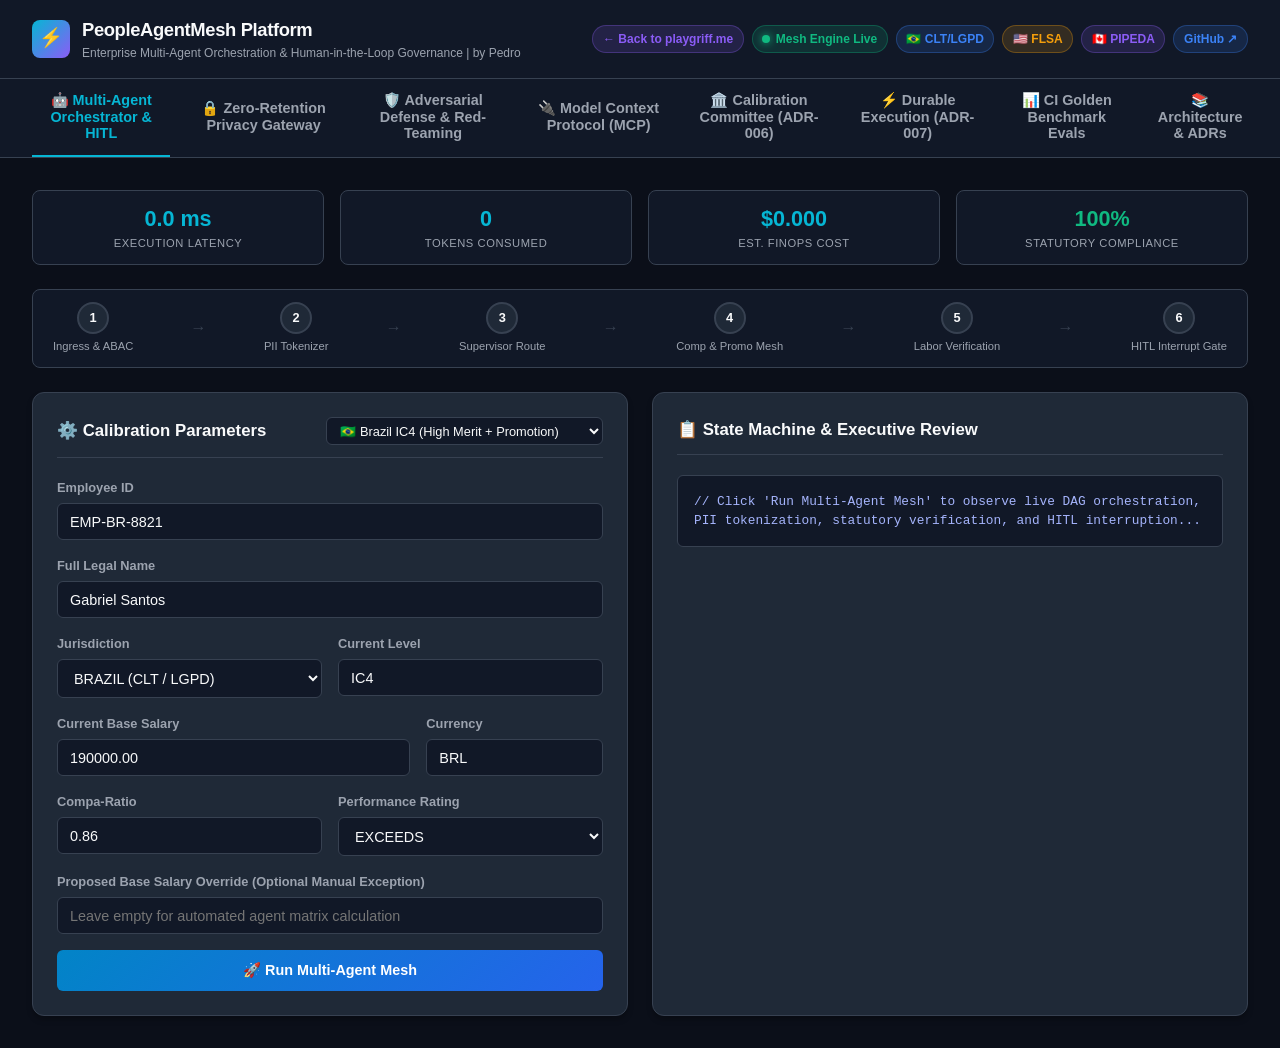
==== commit f40a3320: "feat: implement Durable Execution Engine, Event Sourcing & Backward Saga Rollbacks (ADR-007)" ====
--- a/src/people_agent_mesh/ui/static/index.html
+++ b/src/people_agent_mesh/ui/static/index.html
@@ -34,6 +34,7 @@
     <button class="tab-btn" data-tab="tab-security">🛡️ Adversarial Defense & Red-Teaming</button>
     <button class="tab-btn" data-tab="tab-mcp">🔌 Model Context Protocol (MCP)</button>
     <button class="tab-btn" data-tab="tab-committee">🏛️ Calibration Committee (ADR-006)</button>
+    <button class="tab-btn" data-tab="tab-durable">⚡ Durable Execution (ADR-007)</button>
     <button class="tab-btn" data-tab="tab-evals">📊 CI Golden Benchmark Evals</button>
     <button class="tab-btn" data-tab="tab-docs">📚 Architecture & ADRs</button>
   </nav>
@@ -534,6 +535,102 @@
       </div>
     </section>
 
+    <!-- Tab: Durable Execution & Event Sourcing (ADR-007) -->
+    <section id="tab-durable" class="tab-content">
+      <div class="card" style="margin-bottom: 1.5rem;">
+        <div class="card-header">
+          <div class="card-title">⚡ Durable Execution Engine & Crash Recovery (ADR-007)</div>
+          <span class="badge badge-purple">Event Sourcing & Backward Saga Rollbacks</span>
+        </div>
+        <p style="color: var(--text-secondary); font-size: 0.85rem; line-height: 1.5; margin-bottom: 1rem;">
+          In high-stakes enterprise People Operations, human calibration approvals take hours or days.
+          This durable engine persists an append-only, tamper-evident event stream to <strong>SQLite Write-Ahead Logging (WAL)</strong>.
+          Simulate a sudden container kill/pod eviction, recover state instantly with <strong>0.0% data loss</strong> without re-running LLM inferences,
+          and observe automated backward <strong>Saga compensation rollbacks</strong> on rejection.
+        </p>
+
+        <div style="display: flex; gap: 1rem; flex-wrap: wrap; margin-bottom: 1rem; align-items: flex-end;">
+          <div>
+            <label style="font-size: 0.75rem; color: var(--text-secondary); display: block; margin-bottom: 0.25rem;">Candidate Calibration Scenario:</label>
+            <select id="dur-candidate-select" style="background: var(--bg-tertiary); color: var(--text-primary); border: 1px solid var(--border-color); padding: 0.4rem 0.8rem; border-radius: 4px;">
+              <option value="elena">Elena Rostova (IC4 → IC5, US FLSA, Exceeds, +10.0% merit → High-Risk HITL)</option>
+              <option value="gabriel">Gabriel Santos (IC4 → IC5, Brazil CLT Art. 468, Exceeds, +12.0% merit)</option>
+            </select>
+          </div>
+          <button class="btn btn-primary" id="btn-start-durable">🚀 Start Durable Workflow</button>
+        </div>
+      </div>
+
+      <!-- Live Workflow Operations Panel -->
+      <div id="durable-ops-panel" style="display: none; margin-bottom: 1.5rem;">
+        <div class="grid-2">
+          <!-- Status & Resilience Card -->
+          <div class="card" style="border-left: 4px solid var(--accent-cyan);">
+            <div class="card-header">
+              <div class="card-title">🛡️ Execution Status & Checkpoint</div>
+              <span id="dur-status-badge" class="badge badge-amber">AWAITING HUMAN APPROVAL</span>
+            </div>
+            <div style="font-size: 0.85rem; line-height: 1.6; color: var(--text-primary);">
+              <div><strong>Workflow ID:</strong> <span id="dur-wf-id" style="font-family: monospace; color: var(--accent-cyan);">wf-dur-xxxx</span></div>
+              <div><strong>Persistence Engine:</strong> <span style="color: var(--accent-green);">SQLite WAL (Append-Only Event Store)</span></div>
+              <div><strong>Events Committed:</strong> <span id="dur-event-count" style="font-weight: bold;">0</span></div>
+              <div><strong>Data Loss Tolerance:</strong> <span id="dur-loss-stat" style="color: var(--accent-green); font-weight: bold;">0.0% (Zero Divergence)</span></div>
+              <div id="dur-hitl-note" style="margin-top: 0.5rem; color: var(--accent-amber); font-size: 0.8rem;"></div>
+            </div>
+
+            <!-- Interactive Action Controls -->
+            <div style="margin-top: 1rem; display: flex; gap: 0.5rem; flex-wrap: wrap;">
+              <button class="btn btn-sm" id="btn-crash-durable" style="background: #ef4444; color: #fff;">💥 Simulate Worker Crash</button>
+              <button class="btn btn-sm" id="btn-recover-durable" style="background: #10b981; color: #fff; display: none;">🔄 Recover from SQLite WAL</button>
+              <button class="btn btn-sm btn-primary" id="btn-approve-durable">✅ Human Sign-Off (Approve)</button>
+              <button class="btn btn-sm" id="btn-reject-durable" style="background: #b91c1c; color: #fff;">❌ Reject (Trigger Saga)</button>
+              <button class="btn btn-sm" id="btn-replay-durable" style="background: #6366f1; color: #fff;">🎯 Replay Full Stream</button>
+            </div>
+          </div>
+
+          <!-- Saga Compensation Monitor Card -->
+          <div class="card" style="border-left: 4px solid var(--accent-purple);">
+            <div class="card-header">
+              <div class="card-title">🔄 Backward Saga Compensation Monitor</div>
+              <span id="dur-saga-badge" class="badge badge-purple">Forward Active</span>
+            </div>
+            <p style="font-size: 0.8rem; color: var(--text-secondary); margin-bottom: 0.5rem;">
+              Tracks provisional resource holds registered during forward execution. If rejected, compensating handlers execute in reverse order (LIFO).
+            </p>
+            <div id="dur-saga-list" style="font-size: 0.8rem; line-height: 1.6; font-family: monospace;">
+              <div style="color: var(--text-secondary);">No active holds.</div>
+            </div>
+          </div>
+        </div>
+      </div>
+
+      <!-- Append-Only Event Stream Timeline -->
+      <div id="durable-timeline-panel" class="card" style="display: none; margin-bottom: 1.5rem;">
+        <div class="card-header">
+          <div class="card-title">📜 Append-Only Write-Ahead Log (WAL Timeline)</div>
+          <span class="badge badge-green">SHA-256 Checksum Verified</span>
+        </div>
+        <p style="font-size: 0.8rem; color: var(--text-secondary); margin-bottom: 0.75rem;">
+          Strict monotonic sequence numbers guarantee deterministic replay. Even after pod kills, the engine replays from sequence #1 without making external API calls.
+        </p>
+        <div style="overflow-x: auto;">
+          <table style="width: 100%; font-size: 0.8rem; border-collapse: collapse; text-align: left;">
+            <thead>
+              <tr style="border-bottom: 1px solid var(--border-color); color: var(--text-secondary);">
+                <th style="padding: 0.4rem 0.6rem;">Seq</th>
+                <th style="padding: 0.4rem 0.6rem;">Event Type</th>
+                <th style="padding: 0.4rem 0.6rem;">Timestamp</th>
+                <th style="padding: 0.4rem 0.6rem;">Checksum</th>
+                <th style="padding: 0.4rem 0.6rem;">Payload Highlights</th>
+              </tr>
+            </thead>
+            <tbody id="dur-events-tbody">
+            </tbody>
+          </table>
+        </div>
+      </div>
+    </section>
+
     <!-- Tab 4: Architecture & ADRs -->
     <section id="tab-docs" class="tab-content">
       <div class="grid-2">
@@ -559,6 +656,9 @@
 
             <p><strong><a href="https://github.com/pedrogriff/people-agent-mesh/blob/main/docs/ADR-006-multi-agent-calibration-debate.md" target="_blank" style="color: var(--accent-cyan);">ADR-006: Multi-Agent Calibration Committee Deliberation & Reflexion Loops</a></strong></p>
             <p style="color: var(--text-secondary); font-size: 0.8rem; margin-bottom: 1rem;">Dialectic debate swarms (Advocate, Skeptic, Equity Auditor, Moderator) with verbal reinforcement and OKR self-correction.</p>
+
+            <p><strong><a href="https://github.com/pedrogriff/people-agent-mesh/blob/main/docs/ADR-007-durable-execution-and-saga-recovery.md" target="_blank" style="color: var(--accent-cyan);">ADR-007: Durable Execution Engine, Event Sourcing & Backward Saga Rollbacks</a></strong></p>
+            <p style="color: var(--text-secondary); font-size: 0.8rem; margin-bottom: 1rem;">Append-only event streams, SQLite WAL persistence, zero-loss crash recovery without LLM re-execution, backward saga compensations, and Temporal / Trigger.dev adapters.</p>
           </div>
         </div>
 
